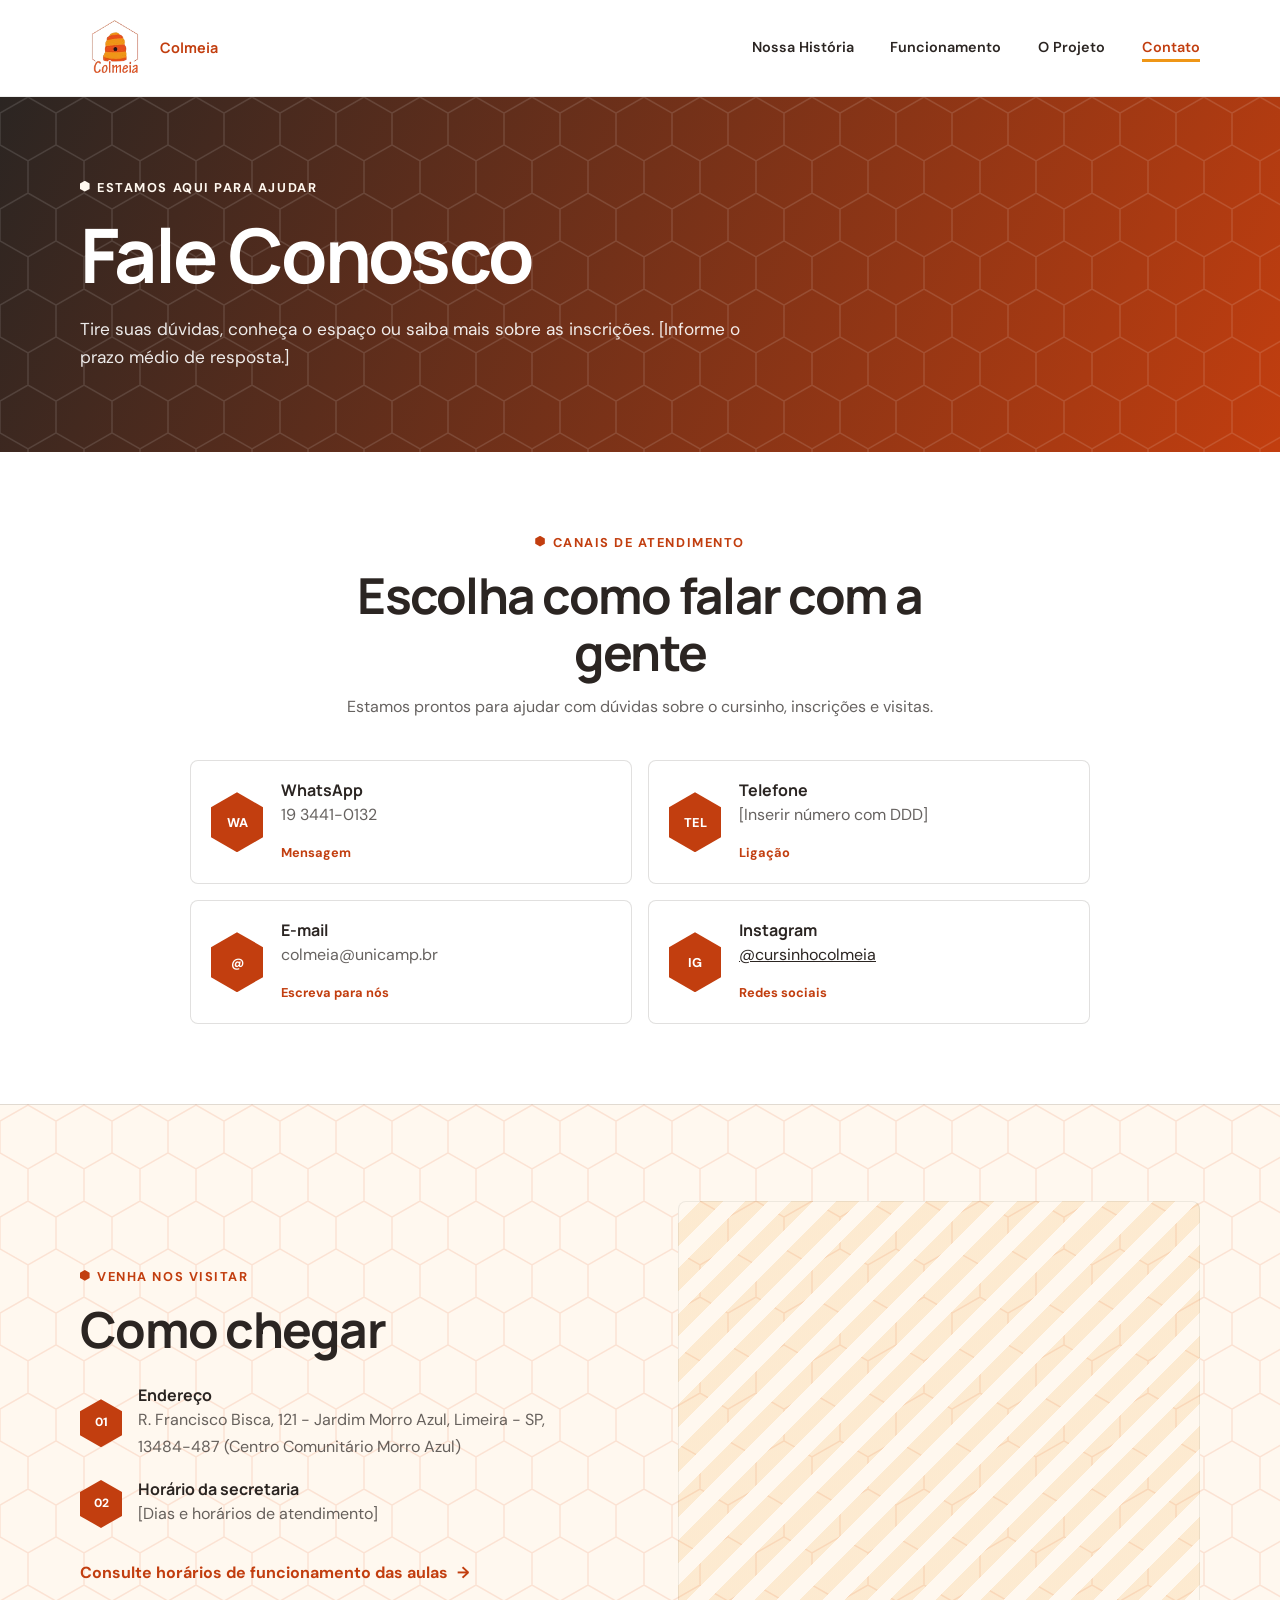
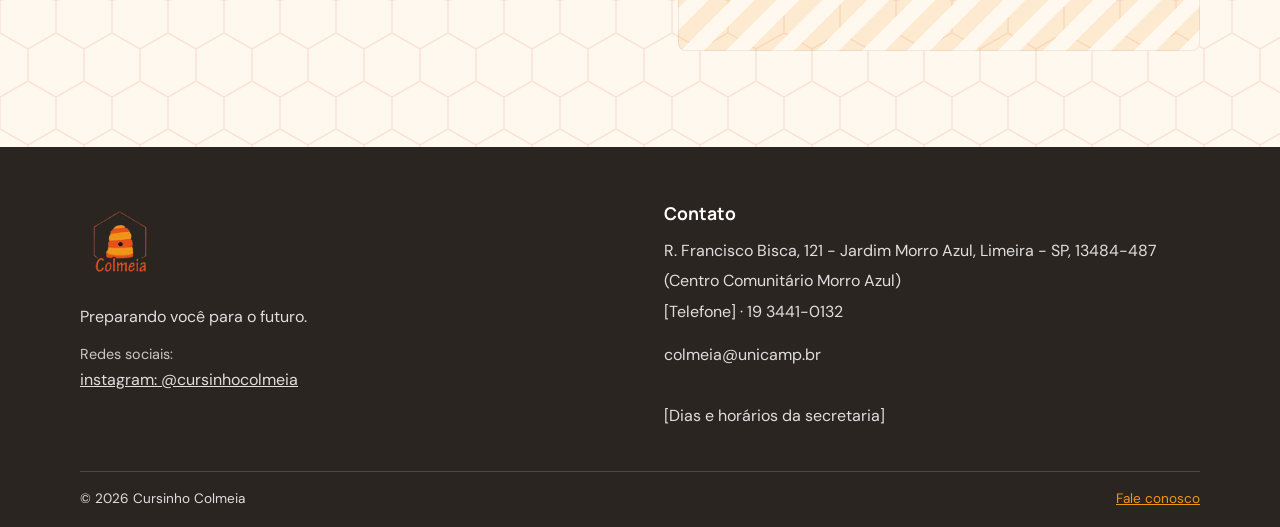
==== contato.html @ 88f8b8c4 "First Commit" ====
<!DOCTYPE html>
<html lang="pt-BR">
<head>
    <meta charset="UTF-8">
    <meta name="viewport" content="width=device-width, initial-scale=1.0">
    <meta name="description" content="Entre em contato com o Cursinho Colmeia para tirar dúvidas, conhecer o espaço ou saber sobre inscrições.">
    <title>Fale Conosco | Cursinho Colmeia</title>
    <link rel="preconnect" href="https://fonts.googleapis.com">
    <link rel="preconnect" href="https://fonts.gstatic.com" crossorigin>
    <link rel="stylesheet" href="https://fonts.googleapis.com/css2?family=DM+Sans:wght@400;600;700&family=Manrope:wght@700;800&display=swap">
    <link rel="stylesheet" href="styles.css">
    <script src="script.js" defer></script>
</head>
<body>
    <a class="skip-link" href="#main">Pular para o conteúdo</a>
    <header class="site-header">
        <a class="brand" href="index.html" aria-label="Cursinho Colmeia — página inicial">
            <img class="brand-logo" src="assets/logo-colmeia.png" alt="logo colmeia" width="52" height="52">
            <span class="brand-name">Colmeia</span>
        </a>
        <button class="menu-toggle" type="button" aria-expanded="false" aria-controls="site-nav" aria-label="Abrir menu">
        </button>
        <nav class="site-nav" id="site-nav" aria-label="Navegação principal">
            <a href="historia.html">Nossa História</a>
            <a href="funcionamento.html">Funcionamento</a>
            <a href="projeto.html">O Projeto</a>
            <a href="contato.html" aria-current="page">Contato</a>
        </nav>
    </header>
    <main id="main">
        <section class="page-hero">
            <div class="container">
                <p class="eyebrow">Estamos aqui para ajudar</p>
                <h1>Fale Conosco</h1>
                <p>Tire suas dúvidas, conheça o espaço ou saiba mais sobre as inscrições. [Informe o prazo médio de resposta.]</p>
            </div>
        </section>

        <section class="section container contact-section">
            <div class="contact-heading">
                <p class="eyebrow">Canais de atendimento</p>
                <h2>Escolha como falar com a gente</h2>
                <p>Estamos prontos para ajudar com dúvidas sobre o cursinho, inscrições e visitas.</p>
            </div>
            <ul class="contact-list" aria-label="Canais de atendimento">
                <li class="contact-card">
                    <span class="icon-badge" aria-hidden="true">WA</span>
                    <div>
                        <h3>WhatsApp</h3>
                        <p>19 3441-0132</p>
                    </div>
                    <span class="contact-card-label">Mensagem</span>
                </li>
                <li class="contact-card">
                    <span class="icon-badge" aria-hidden="true">TEL</span>
                    <div>
                        <h3>Telefone</h3>
                        <p>[Inserir número com DDD]</p>
                    </div>
                    <span class="contact-card-label">Ligação</span>
                </li>
                <li class="contact-card">
                    <span class="icon-badge" aria-hidden="true">@</span>
                    <div>
                        <h3>E-mail</h3>
                        <p>colmeia@unicamp.br</p>
                    </div>
                    <span class="contact-card-label">Escreva para nós</span>
                </li>
                <li class="contact-card">
                    <span class="icon-badge" aria-hidden="true">IG</span>
                    <div>
                        <h3>Instagram</h3>
                        <a href="https://www.instagram.com/cursinhocolmeia/?hl=pt">@cursinhocolmeia</a>
                    </div>
                    <span class="contact-card-label">Redes sociais</span>
                </li>
            </ul>
        </section>

        <section class="section section-soft contact-location">
            <div class="container address-grid">
                <div class="contact-address">
                    <p class="eyebrow">Venha nos visitar</p>
                    <h2>Como chegar</h2>
                    <div class="address-detail">
                        <span class="icon-badge" aria-hidden="true">01</span>
                        <div>
                            <h3>Endereço</h3>
                            <p>R. Francisco Bisca, 121 - Jardim Morro Azul, Limeira - SP, 13484-487 (Centro Comunitário Morro Azul)</p>
                        </div>
                    </div>
                    <div class="address-detail">
                        <span class="icon-badge" aria-hidden="true">02</span>
                        <div>
                            <h3>Horário da secretaria</h3>
                            <p>[Dias e horários de atendimento]</p>
                        </div>
                    </div>
                    <a class="text-link" href="funcionamento.html">Consulte horários de funcionamento das aulas <span aria-hidden="true">→</span></a>
                </div>
                <div class="map-placeholder map-placeholder--tall" role="img" aria-label="Espaço reservado para o mapa do cursinho">
                    <iframe src="https://maps.google.com/maps?q=-22.5592087,-47.4290889&t=&z=17&ie=UTF8&iwloc=&output=embed" width="100%" height="450" style="border:0;" allowfullscreen="" loading="lazy" referrerpolicy="no-referrer-when-downgrade"></iframe>
                </div>
            </div>
        </section>
    </main>

    <footer class="site-footer">
        <div class="container footer-grid">
            <div>
                <a class="brand brand-footer" href="index.html" aria-label="Cursinho Colmeia — página inicial">
                    <img class="brand-logo" src="assets/logo-colmeia.png" alt="Cursinho Colmeia">
                </a>
                <p>Preparando você para o futuro.</p>
                <p class="social-placeholder">Redes sociais:</p>
                <a href="https://www.instagram.com/cursinhocolmeia/?hl=pt">instagram: @cursinhocolmeia</a>
            </div>
            <div>
                <h2>Contato</h2>
                <address>
                    R. Francisco Bisca, 121 - Jardim Morro Azul, Limeira - SP, 13484-487 (Centro Comunitário Morro Azul)<br>
                    [Telefone] · 19 3441-0132<br>
                    <p>colmeia@unicamp.br</p><br>
                    [Dias e horários da secretaria]
                </address>
            </div>
        </div>
        <div class="container footer-bottom">
            <span>© <span data-year>2026</span> Cursinho Colmeia</span>
            <a href="contato.html">Fale conosco</a>
        </div>
    </footer>
</body>
</html>
---- styles.css ----
/* ==========================================================================
   Cursinho Colmeia — estilos globais
   As fontes são carregadas via <link> no <head> de cada página (não via @import).
   ========================================================================== */

/* ---------- Tokens ---------- */
:root {
    --ink: #2B2522;
    --muted: rgba(43, 37, 34, .72);
    --primary: #DC4C1A;          /* laranja do texto do logo */
    --orange: #E7842B;           /* laranja médio das listras do logo */
    --primary-strong: #C23E0F;   /* texto sobre branco/creme e fundo com texto branco (contraste AA) */
    --accent: #EF9616;
    --cream: #FFF8EF;
    --white: #FFFFFF;
    --line: rgba(43, 37, 34, .14);
    --content: 1120px;

    /* Colmeia: hexágono (topo pontiagudo, como no logo) e padrão de favo */
    --hex: polygon(50% 0, 100% 25%, 100% 75%, 50% 100%, 0 75%, 0 25%);
    --honeycomb: url("data:image/svg+xml,%3Csvg xmlns='http://www.w3.org/2000/svg' width='56' height='96' viewBox='0 0 56 96'%3E%3Cpath d='M28 0L56 16V48L28 64L0 48V16ZM28 64V96' fill='none' stroke='%23DC4C1A' stroke-opacity='.13' stroke-width='1.5'/%3E%3C/svg%3E");
    --honeycomb-light: url("data:image/svg+xml,%3Csvg xmlns='http://www.w3.org/2000/svg' width='56' height='96' viewBox='0 0 56 96'%3E%3Cpath d='M28 0L56 16V48L28 64L0 48V16ZM28 64V96' fill='none' stroke='white' stroke-opacity='.12' stroke-width='1.5'/%3E%3C/svg%3E");
}

/* ---------- Base ---------- */
* {
    box-sizing: border-box;
}
html {
    scroll-behavior: smooth;
}
body {
    margin: 0;
    color: var(--ink);
    background: var(--white);
    font-family: "DM Sans", Arial, sans-serif;
    line-height: 1.65;
}
img {
    display: block;
    max-width: 100%;
}
a {
    color: inherit;
}
h1, h2, h3 {
    margin: 0 0 1rem;
    font-family: Manrope, "DM Sans", sans-serif;
    line-height: 1.15;
    letter-spacing: -.035em;
}
h1 {
    max-width: 800px;
    font-size: clamp(2.7rem, 7vw, 5.5rem);
}
h2 {
    font-size: clamp(2rem, 4vw, 3.1rem);
}
h3 {
    font-size: 1.25rem;
}
p {
    margin: 0 0 1rem;
}

:focus-visible {
    outline: 3px solid var(--primary-strong);
    outline-offset: 3px;
}
.hero :focus-visible, .section-dark :focus-visible, .site-footer :focus-visible {
    outline-color: var(--accent);
}

.visually-hidden {
    position: absolute;
    width: 1px;
    height: 1px;
    margin: -1px;
    padding: 0;
    overflow: hidden;
    clip: rect(0 0 0 0);
    white-space: nowrap;
    border: 0;
}
.skip-link {
    position: absolute;
    z-index: 20;
    top: -4rem;
    left: 1rem;
    padding: .6rem 1rem;
    color: var(--white);
    background: var(--ink);
}
.skip-link:focus {
    top: 1rem;
}

/* ---------- Layout e utilitários ---------- */
.container {
    width: min(var(--content), calc(100% - 3rem));
    margin-inline: auto;
}
.section {
    padding-block: 6rem;
}
.section-soft {
    background-color: var(--cream);
    background-image: var(--honeycomb);
    background-size: 56px 96px;
}
.section-dark {
    color: var(--white);
    background: var(--ink);
}
.eyebrow {
    margin-bottom: .9rem;
    color: var(--primary-strong);
    font-size: .8rem;
    font-weight: 700;
    letter-spacing: .12em;
    text-transform: uppercase;
}
.eyebrow::before {
    content: "";
    display: inline-block;
    width: .75em;
    height: .85em;
    margin-right: .6em;
    background: currentColor;
    clip-path: var(--hex);
}
.section-dark .eyebrow, .hero .eyebrow {
    color: var(--accent);
}
.page-hero .eyebrow {
    color: var(--cream);
}
.text-link {
    display: inline-flex;
    gap: .55rem;
    align-items: center;
    color: var(--primary-strong);
    font-weight: 700;
    text-decoration: none;
}
.text-link:hover {
    text-decoration: underline;
    text-underline-offset: .25em;
}
.icon-badge {
    display: grid;
    width: 52px;
    height: 60px;
    place-items: center;
    clip-path: var(--hex);
    color: var(--white);
    background: var(--primary-strong);
    font-size: .8rem;
    font-weight: 800;
}

/* ---------- Botões ---------- */
.button-row {
    display: flex;
    flex-wrap: wrap;
    gap: .8rem;
}
.button {
    display: inline-flex;
    min-height: 48px;
    align-items: center;
    justify-content: center;
    padding: .7rem 1.3rem;
    border: 1px solid transparent;
    border-radius: 5px;
    font: inherit;
    font-weight: 700;
    text-decoration: none;
    cursor: pointer;
}
.button-primary {
    color: var(--ink);
    background: var(--accent);
}
.button-primary:hover {
    background: var(--primary-strong);
    color: var(--white);
}
.button-light {
    color: var(--ink);
    background: var(--white);
}
.button-light:hover {
    background: var(--accent);
}

/* ---------- Cabeçalho e navegação ---------- */
.site-header {
    position: sticky;
    z-index: 10;
    top: 0;
    display: flex;
    min-height: 76px;
    align-items: center;
    justify-content: space-between;
    padding: .8rem max(1.5rem, calc((100% - var(--content)) / 2));
    border-bottom: 1px solid rgba(43, 37, 34, .08);
    background: rgba(255, 255, 255, .96);
    backdrop-filter: blur(12px);
}
.brand {
    display: inline-flex;
    align-items: center;
    gap: .65rem;
    color: var(--ink);
    font-family: Manrope, sans-serif;
    font-size: .96rem;
    text-decoration: none;
    white-space: nowrap;
}
.brand-logo {
    width: 70px;
    height: 70px;
    object-fit: contain;
}
.brand-name {
    color: var(--primary-strong);
    font-size: .9rem;
    font-weight: 700;
}
.brand-footer {
    color: var(--white);
}
.brand-footer .brand-logo {
    width: 80px;
    height: 80px;
}
.site-nav {
    display: flex;
    align-items: center;
    gap: clamp(1rem, 3vw, 2.3rem);
}
.site-nav a {
    color: var(--ink);
    font-size: .9rem;
    font-weight: 600;
    text-decoration: none;
}
.site-nav a:hover, .site-nav a[aria-current="page"] {
    color: var(--primary-strong);
}
.site-nav a[aria-current="page"] {
    text-decoration: underline;
    text-decoration-color: var(--accent);
    text-decoration-thickness: 3px;
    text-underline-offset: 7px;
}
.menu-toggle {
    display: none;
}

/* ---------- Hero (home) ---------- */
.hero {
    position: relative;
    display: flex;
    min-height: min(690px, calc(100vh - 76px));
    align-items: center;
    overflow: hidden;
    color: var(--white);
    background: var(--ink);
}
.hero-image, .hero-shade {
    position: absolute;
    inset: 0;
    width: 100%;
    height: 100%;
}
.hero-image {
    object-fit: cover;
    object-position: center 45%;
}
.hero-shade {
    background: linear-gradient(90deg, rgba(43, 37, 34, .9) 0%, rgba(43, 37, 34, .72) 48%, rgba(43, 37, 34, .12) 100%);
}
.hero-content {
    position: relative;
    padding-block: 6rem;
}
.hero h1 {
    max-width: 720px;
}
.hero-content > p:not(.eyebrow) {
    max-width: 625px;
    margin-bottom: 2rem;
    color: rgba(255,255,255,.9);
    font-size: 1.1rem;
}

/* ---------- Seções da home ---------- */
.intro-grid, .address-grid {
    display: grid;
    grid-template-columns: 1fr 1fr;
    gap: clamp(2rem, 6vw, 6rem);
    align-items: center;
}
.intro-grid > div:last-child {
    max-width: 570px;
    color: var(--muted);
    font-size: 1.08rem;
}
.intro-grid .text-link {
    margin-top: .5rem;
}
.section-heading {
    display: flex;
    align-items: end;
    justify-content: space-between;
    gap: 2rem;
    margin-bottom: 2rem;
}
.section-heading h2 {
    margin-bottom: 0;
}

/* Cards */
.card-grid {
    display: grid;
    grid-template-columns: repeat(3, 1fr);
    gap: 1.25rem;
    margin-top: 2rem;
}
.content-card {
    display: flex;
    flex-direction: column;
    overflow: hidden;
    border: 1px solid var(--line);
    border-radius: 8px;
    background: var(--white);
}
.content-card > img {
    width: 100%;
    height: 220px;
    object-fit: cover;
}
.card-body {
    display: flex;
    flex: 1;
    flex-direction: column;
    padding: 1.4rem;
}
.card-body p {
    color: var(--muted);
}
.card-body .text-link {
    margin-top: auto;
    align-self: flex-start;
    font-size: .92rem;
}

/* FAQ */
.faq-list {
    max-width: 850px;
    margin-top: 2rem;
    border-top: 1px solid var(--line);
}
.faq-list details {
    border-bottom: 1px solid var(--line);
}
.faq-list summary {
    position: relative;
    padding: 1.15rem 2.5rem 1.15rem 0;
    font-weight: 700;
    cursor: pointer;
    list-style: none;
}
.faq-list summary::-webkit-details-marker {
    display: none;
}
.faq-list summary::after {
    position: absolute;
    right: .4rem;
    content: "+";
    color: var(--primary-strong);
    font-size: 1.35rem;
}
.faq-list details[open] summary::after {
    content: "−";
}
.faq-list details p {
    max-width: 750px;
    padding: 0 2rem 1rem 0;
    color: var(--muted);
}
.faq-list details a {
    color: var(--primary-strong);
}

/* Depoimentos */
.quote-grid {
    display: grid;
    grid-template-columns: repeat(3, 1fr);
    gap: 1.2rem;
    margin-top: 2rem;
}
.quote {
    display: flex;
    flex-direction: column;
    margin: 0;
    padding: 1.5rem;
    border: 1px solid rgba(255,255,255,.2);
    border-radius: 8px;
    background: rgba(255,255,255,.05);
}
.quote blockquote {
    flex: 1;
    margin: 0;
}
.quote blockquote p {
    font-family: Manrope, sans-serif;
    font-size: 1.05rem;
}
.quote figcaption {
    color: var(--accent);
    font-size: .88rem;
}
.quote-grid-light {
    grid-template-columns: repeat(2, 1fr);
}
.quote-grid-light .quote {
    color: var(--ink);
    border-color: var(--line);
    background: var(--cream);
}
.quote-grid-light .quote figcaption {
    color: var(--primary-strong);
}

/* Endereço e mapa */
.address-grid > div:first-child p:not(.eyebrow) {
    color: var(--muted);
}
.address-grid .button {
    margin-top: .5rem;
}
.map-placeholder {
    display: flex;
    min-height: 310px;
    flex-direction: column;
    align-items: center;
    justify-content: center;
    border: 1px dashed rgba(43, 37, 34, .28);
    border-radius: 8px;
    color: var(--ink);
    background: repeating-linear-gradient(135deg, var(--cream), var(--cream) 12px, rgba(239, 150, 22, .12) 12px, rgba(239, 150, 22, .12) 24px);
    text-align: center;
}
.map-placeholder--tall {
    min-height: 360px;
    border: 0;
    background: repeating-linear-gradient(135deg, var(--cream), var(--cream) 16px, rgba(239, 150, 22, .14) 16px, rgba(239, 150, 22, .14) 32px);
    box-shadow: inset 0 0 0 1px rgba(43, 37, 34, .08);
}
.map-pin {
    color: var(--primary-strong);
    font-size: 2.8rem;
    line-height: 1;
}
.map-placeholder p {
    margin: .5rem 0 0;
    font-weight: 700;
}
.map-placeholder small {
    color: var(--muted);
}

/* ---------- Responsáveis (home) ---------- */
.section-intro {
    max-width: 640px;
    margin: 0 auto 3.5rem;
    text-align: center;
}
.section-intro p:last-child {
    margin-bottom: 0;
    color: var(--muted);
}
.people-grid {
    display: grid;
    grid-template-columns: repeat(3, 1fr);
    gap: 2rem;
}
/* o card do meio desce um pouco, como numa colmeia */
.people-grid .person:nth-child(2) {
    margin-top: 2.5rem;
}
.person {
    text-align: center;
}
.hex-frame {
    width: 184px;
    height: 212px;
    margin: 0 auto 1.4rem;
    padding: 5px;
    clip-path: var(--hex);
    background: linear-gradient(160deg, var(--primary), var(--accent));
}
.hex-frame img {
    width: 100%;
    height: 100%;
    clip-path: var(--hex);
    object-fit: cover;
    background: var(--cream);
}
.person h3 {
    margin-bottom: .2rem;
}
.person p {
    max-width: 300px;
    margin-inline: auto;
    color: var(--muted);
}
.person .person-role {
    margin-bottom: .6rem;
    color: var(--primary-strong);
    font-size: .9rem;
    font-weight: 700;
}

/* ---------- Páginas internas ---------- */
.page-hero {
    padding-block: 5rem;
    color: var(--white);
    background-color: var(--ink);
    background-image: var(--honeycomb-light), linear-gradient(115deg, var(--ink), var(--primary-strong));
    background-size: 56px 96px, auto;
}
.page-hero h1 {
    font-size: clamp(2.8rem, 7vw, 4.7rem);
}
.page-hero p:last-child {
    max-width: 660px;
    margin-bottom: 0;
    color: rgba(255,255,255,.9);
    font-size: 1.08rem;
}
.prose {
    max-width: 850px;
}
.prose > h2 {
    margin-top: 2.5rem;
    font-size: clamp(1.7rem, 3vw, 2.25rem);
}
.prose > p:not(.eyebrow) {
    color: var(--muted);
}

.table-wrap {
    overflow-x: auto;
    margin: 1.5rem 0 2rem;
    border: 1px solid var(--line);
    border-radius: 7px;
}
table {
    width: 100%;
    border-collapse: collapse;
    text-align: left;
}
th, td {
    min-width: 130px;
    padding: .9rem 1rem;
    border-bottom: 1px solid var(--line);
}
thead th {
    color: var(--ink);
    background: var(--cream);
    font-size: .9rem;
}
tbody th {
    font-weight: 600;
}
tbody tr:last-child :is(th, td) {
    border-bottom: 0;
}

.stats-grid {
    display: grid;
    grid-template-columns: repeat(3, 1fr);
    gap: 1rem;
    margin: 2rem 0 3rem;
    padding: 0;
    list-style: none;
}
.stat {
    padding: 1.4rem;
    border-radius: 7px;
    background: var(--cream);
}
.stat-value, .stat-label {
    display: block;
}
.stat-value {
    color: var(--primary-strong);
    font-family: Manrope, sans-serif;
    font-size: 2rem;
    font-weight: 700;
}
.stat-label {
    color: var(--muted);
}


.benefit-list {
    margin-top: 1.5rem;
    padding: 0;
    list-style: none;
}
.benefit {
    display: grid;
    grid-template-columns: 3rem 1fr;
    gap: 1rem;
    padding: 1.25rem 0;
    border-bottom: 1px solid var(--line);
}
.benefit-number {
    display: grid;
    width: 2.6rem;
    height: 3rem;
    place-items: center;
    clip-path: var(--hex);
    color: var(--white);
    background: var(--primary-strong);
    font-family: Manrope, sans-serif;
    font-size: .9rem;
    font-weight: 800;
}
.benefit h3 {
    margin-bottom: .35rem;
}
.benefit p {
    margin: 0;
    color: var(--muted);
}

/* ---------- Contato ---------- */
.contact-section {
    padding-block: 5rem;
}
.contact-heading {
    max-width: 680px;
    margin: 0 auto 2.5rem;
    text-align: center;
}
.contact-heading h2 {
    margin-bottom: .8rem;
}
.contact-heading > p:last-child {
    color: var(--muted);
}
.contact-list {
    display: grid;
    grid-template-columns: repeat(2, minmax(0, 1fr));
    gap: 1rem;
    max-width: 900px;
    margin: 0 auto;
    padding: 0;
    list-style: none;
}
.contact-card {
    display: grid;
    grid-template-columns: 54px minmax(0, 1fr);
    gap: .85rem 1rem;
    align-items: center;
    padding: 1.25rem;
    border: 1px solid var(--line);
    border-radius: 8px;
    background: var(--white);
}
.contact-card .icon-badge {
    grid-row: span 2;
}
.contact-card h3, .address-detail h3 {
    margin: 0 0 .15rem;
    font-size: 1rem;
    letter-spacing: 0;
}
.contact-card p, .address-detail p {
    overflow-wrap: anywhere;
    margin: 0;
    color: var(--muted);
}
.contact-card-label {
    grid-column: 2;
    color: var(--primary-strong);
    font-size: .8rem;
    font-weight: 700;
}
.contact-location {
    border-top: 1px solid var(--line);
}
.contact-address {
    align-self: center;
}
.contact-address > h2 {
    margin-bottom: 1.75rem;
}
.contact-address > .text-link {
    margin-top: .75rem;
}
.address-detail {
    display: grid;
    grid-template-columns: 44px 1fr;
    gap: .9rem;
    align-items: center;
    margin: 1.25rem 0;
}
.address-detail .icon-badge {
    width: 42px;
    height: 48px;
    font-size: .75rem;
}

/* ---------- Rodapé ---------- */
.site-footer {
    padding-top: 3.5rem;
    color: rgba(255,255,255,.85);
    background: var(--ink);
}
.footer-grid {
    display: grid;
    grid-template-columns: 1fr 1fr;
    gap: 3rem;
    padding-bottom: 2.5rem;
}
.site-footer h2 {
    margin-bottom: .8rem;
    color: var(--white);
    font-size: 1.1rem;
    letter-spacing: 0;
}
.site-footer p {
    margin: .8rem 0 0;
}
.site-footer address {
    font-style: normal;
    line-height: 1.9;
}
.site-footer address a {
    color: var(--accent);
}
.social-placeholder {
    color: rgba(255,255,255,.75);
    font-size: .9rem;
}
.footer-bottom {
    display: flex;
    justify-content: space-between;
    gap: 1rem;
    padding-block: 1rem;
    border-top: 1px solid rgba(255,255,255,.17);
    font-size: .85rem;
}
.footer-bottom a {
    color: var(--accent);
}

/* ---------- Responsivo (760px também está em script.js) ---------- */
@media (max-width: 760px) {
    .container {
        width: min(var(--content), calc(100% - 2rem));
    }
    .site-header {
        min-height: 68px;
        padding-inline: 1rem;
    }
    .menu-toggle {
        display: flex;
        width: 44px;
        height: 44px;
        flex-direction: column;
        align-items: center;
        justify-content: center;
        gap: 5px;
        border: 1px solid var(--line);
        border-radius: 5px;
        background: var(--white);
        cursor: pointer;
    }
    .menu-toggle span {
        width: 19px;
        height: 2px;
        background: var(--ink);
    }
    .site-nav {
        position: absolute;
        top: calc(100% - 1px);
        right: 0;
        left: 0;
        display: none;
        flex-direction: column;
        align-items: stretch;
        gap: 0;
        padding: .5rem 1rem 1rem;
        border-bottom: 1px solid var(--line);
        background: var(--white);
    }
    .site-nav.is-open {
        display: flex;
    }
    .site-nav a {
        padding: .8rem .4rem;
        border-bottom: 1px solid var(--line);
    }
    .site-nav a:last-child {
        border-bottom: 0;
    }
    .hero {
        min-height: 590px;
    }
    .hero-shade {
        background: linear-gradient(90deg, rgba(43,37,34,.87), rgba(43,37,34,.53));
    }
    .hero-content {
        padding-block: 4rem;
    }
    .section {
        padding-block: 4rem;
    }
    .intro-grid, .address-grid, .footer-grid {
        grid-template-columns: 1fr;
        gap: 2rem;
    }
    .contact-list {
        grid-template-columns: 1fr;
    }
    .contact-heading {
        margin-bottom: 2rem;
        text-align: left;
    }
    .contact-card {
        padding: 1rem;
    }
    .map-placeholder--tall {
        min-height: 280px;
    }
    .card-grid, .quote-grid, .quote-grid-light {
        grid-template-columns: 1fr;
    }
    .page-hero {
        padding-block: 3.5rem;
    }
    .stats-grid {
        gap: .6rem;
    }
    .stat {
        padding: 1rem .7rem;
    }
    .stat-value {
        font-size: 1.5rem;
    }
    .stat-label {
        font-size: .85rem;
    }
    .footer-bottom {
        flex-direction: column;
    }
    .people-grid {
        grid-template-columns: 1fr;
        gap: 2.5rem;
    }
    .people-grid .person:nth-child(2) {
        margin-top: 0;
    }
}

@media (prefers-reduced-motion: reduce) {
    html {
        scroll-behavior: auto;
    }
    *, *::before, *::after {
        animation-duration: .01ms !important;
        animation-iteration-count: 1 !important;
        transition-duration: .01ms !important;
    }
}
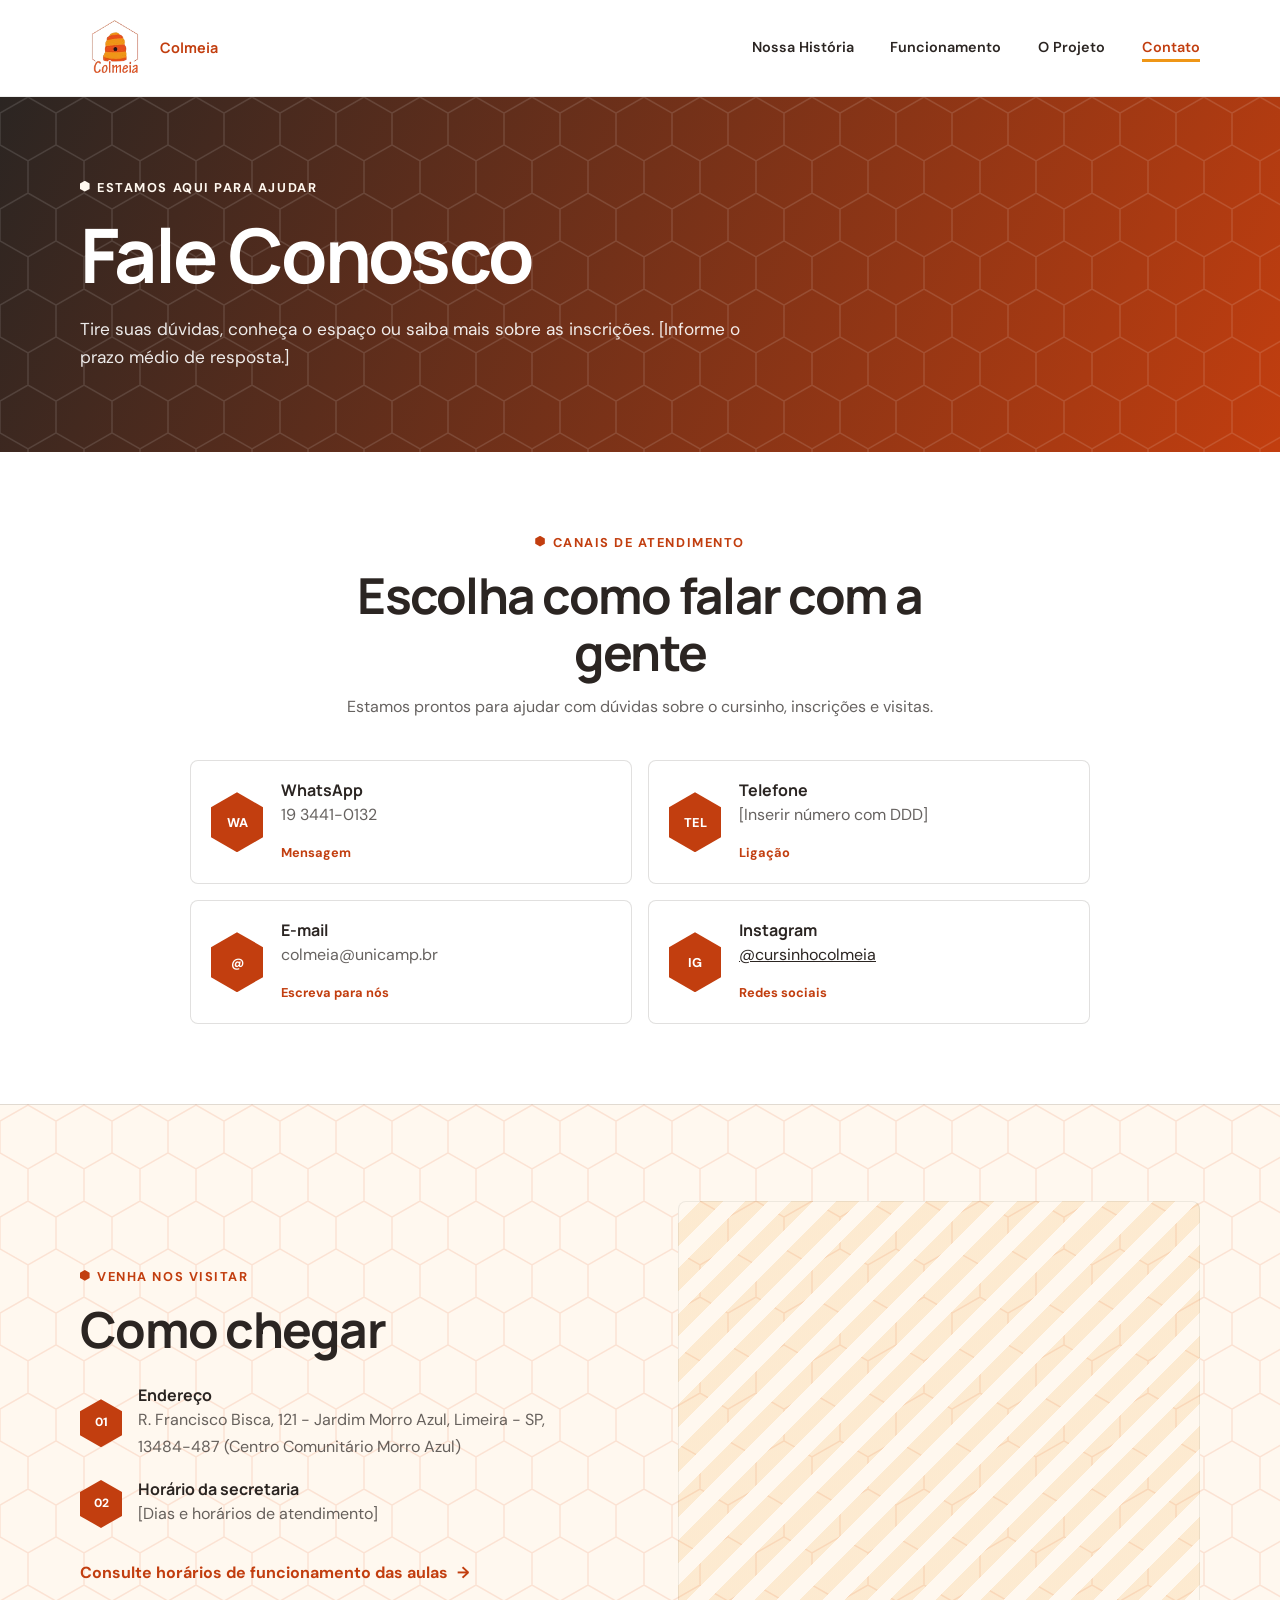
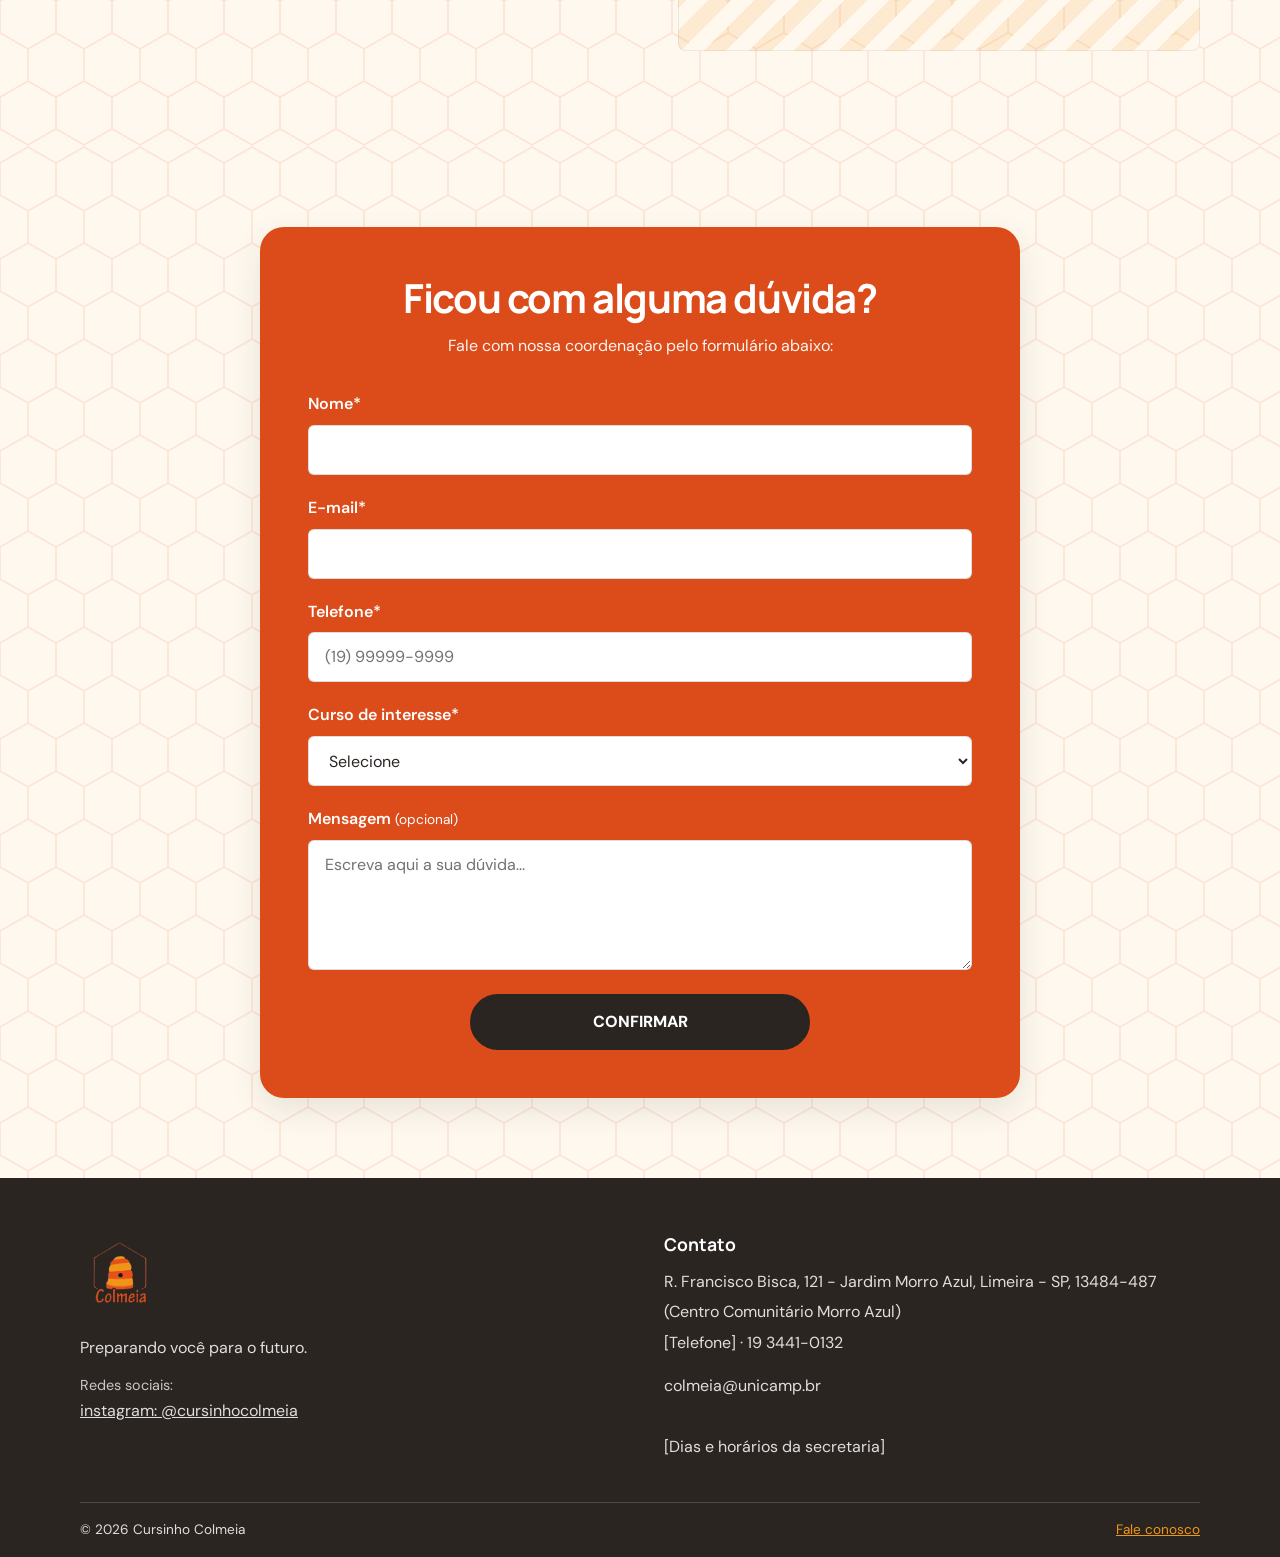
==== commit 88392c17: "Formulario de duvida" ====
--- a/contato.html
+++ b/contato.html
@@ -106,6 +106,108 @@
         </section>
     </main>
 
+    <!--Formulario de duvidas-->
+    <section class="contact-form-section" id="duvidas">
+        <div class="container">
+            <div class="contact-form-card">
+                <h2>Ficou com alguma dúvida?</h2>
+                <p>Fale com nossa coordenação pelo formulário abaixo:</p>
+
+                <form
+                    class="contact-form"
+                    id="duvida-form"
+                    action="https://formsubmit.co/colmeia@unicamp.br"
+                    method="POST"
+                >
+                    <input
+                        type="hidden"
+                        name="_subject"
+                        value="Nova dúvida pelo site do Cursinho Colmeia"
+                    >
+
+                    <input type="hidden" name="_template" value="table">
+
+                    <input
+                        type="hidden"
+                        name="_next"
+                        value="https://SEU-DOMINIO/contato.html?enviado=1"
+                    >
+
+                    <input
+                        class="form-hp"
+                        type="text"
+                        name="_honey"
+                        tabindex="-1"
+                        autocomplete="off"
+                        aria-hidden="true"
+                    >
+
+                    <div class="form-field">
+                        <label for="f-nome">Nome*</label>
+                        <input
+                            type="text"
+                            id="f-nome"
+                            name="nome"
+                            autocomplete="name"
+                            required
+                        >
+                    </div>
+
+                    <div class="form-field">
+                        <label for="f-email">E-mail*</label>
+                        <input
+                            type="email"
+                            id="f-email"
+                            name="email"
+                            autocomplete="email"
+                            required
+                        >
+                    </div>
+
+                    <div class="form-field">
+                        <label for="f-telefone">Telefone*</label>
+                        <input
+                            type="tel"
+                            id="f-telefone"
+                            name="telefone"
+                            autocomplete="tel"
+                            inputmode="tel"
+                            placeholder="(19) 99999-9999"
+                            required
+                        >
+                    </div>
+
+                    <div class="form-field">
+                        <label for="f-turma">Curso de interesse*</label>
+                        <select id="f-turma" name="turma" required>
+                            <option value="" selected disabled>Selecione</option>
+                            <option value="Turma 1">Turma 1</option>
+                            <option value="Turma 2">Turma 2</option>
+                            <option value="Turma 3">Turma 3</option>
+                            <option value="Turma 4">Turma 4</option>
+                        </select>
+                    </div>
+
+                    <div class="form-field">
+                        <label for="f-mensagem">
+                            Mensagem <span class="optional">(opcional)</span>
+                        </label>
+                        <textarea
+                            id="f-mensagem"
+                            name="mensagem"
+                            placeholder="Escreva aqui a sua dúvida..."
+                        ></textarea>
+                    </div>
+
+                    <button class="form-submit" type="submit">
+                        Confirmar
+                    </button>
+                </form>
+            </div>
+        </div>
+    </section>
+
+
     <footer class="site-footer">
         <div class="container footer-grid">
             <div>
--- a/styles.css
+++ b/styles.css
@@ -881,3 +881,163 @@
         transition-duration: .01ms !important;
     }
 }
+
+
+/* ---------- Formulário de dúvidas ---------- */
+.contact-form-section {
+    padding-block: 5rem;
+    background-color: var(--cream);
+    background-image: var(--honeycomb);
+    background-size: 56px 96px;
+}
+
+.contact-form-card {
+    max-width: 760px;
+    margin-inline: auto;
+    padding: clamp(1.5rem, 5vw, 3rem);
+    border-radius: 24px;
+    color: var(--white);
+    background: var(--primary);
+    box-shadow: 0 12px 32px rgba(43, 37, 34, .10);
+}
+
+.contact-form-card h2 {
+    margin-bottom: .75rem;
+    color: var(--white);
+    font-size: clamp(1.8rem, 4vw, 2.5rem);
+    text-align: center;
+    letter-spacing: -.035em;
+}
+
+.contact-form-card > p {
+    margin-bottom: 2rem;
+    color: rgba(255, 255, 255, .94);
+    text-align: center;
+}
+
+.contact-form {
+    display: grid;
+    gap: 1.25rem;
+}
+
+.form-field {
+    display: flex;
+    flex-direction: column;
+    gap: .45rem;
+}
+
+.form-field label {
+    color: var(--white);
+    font-size: 1rem;
+    font-weight: 600;
+}
+
+.form-field input,
+.form-field select,
+.form-field textarea {
+    width: 100%;
+    min-height: 48px;
+    padding: .8rem 1rem;
+    border: 1px solid rgba(43, 37, 34, .15);
+    border-radius: 6px;
+    color: var(--ink);
+    background: var(--white);
+    font: inherit;
+    line-height: 1.4;
+}
+
+.form-field textarea {
+    min-height: 130px;
+    resize: vertical;
+}
+
+.form-field input::placeholder,
+.form-field textarea::placeholder {
+    color: #77716D;
+}
+
+.form-field input:focus-visible,
+.form-field select:focus-visible,
+.form-field textarea:focus-visible {
+    outline: 3px solid var(--ink);
+    outline-offset: 3px;
+}
+
+.form-field select {
+    cursor: pointer;
+}
+
+.optional {
+    font-size: .85rem;
+    font-weight: 400;
+}
+
+.form-submit {
+    width: min(100%, 340px);
+    min-height: 54px;
+    justify-self: center;
+    margin-top: .25rem;
+    padding: .8rem 1.5rem;
+    border: 2px solid var(--ink);
+    border-radius: 999px;
+    color: var(--white);
+    background: var(--ink);
+    font: inherit;
+    font-weight: 800;
+    text-transform: uppercase;
+    cursor: pointer;
+    transition: background-color .2s, color .2s, transform .2s;
+}
+
+.form-submit:hover {
+    color: var(--ink);
+    background: var(--accent);
+}
+
+.form-submit:active {
+    transform: scale(.98);
+}
+
+.form-submit:focus-visible {
+    outline: 3px solid var(--white);
+    outline-offset: 4px;
+}
+
+.form-status {
+    margin: 0;
+    color: var(--white);
+    text-align: center;
+}
+
+.form-hp {
+    position: absolute;
+    left: -10000px;
+    width: 1px;
+    height: 1px;
+    overflow: hidden;
+}
+
+@media (max-width: 760px) {
+    .contact-form-section {
+        padding-block: 3rem;
+    }
+
+    .contact-form-card {
+        padding: 1.5rem 1rem;
+        border-radius: 18px;
+    }
+
+    .contact-form-card > p {
+        margin-bottom: 1.5rem;
+    }
+
+    .contact-form {
+        gap: 1rem;
+    }
+}
+
+@media (prefers-reduced-motion: reduce) {
+    .form-submit {
+        transition: none;
+    }
+}
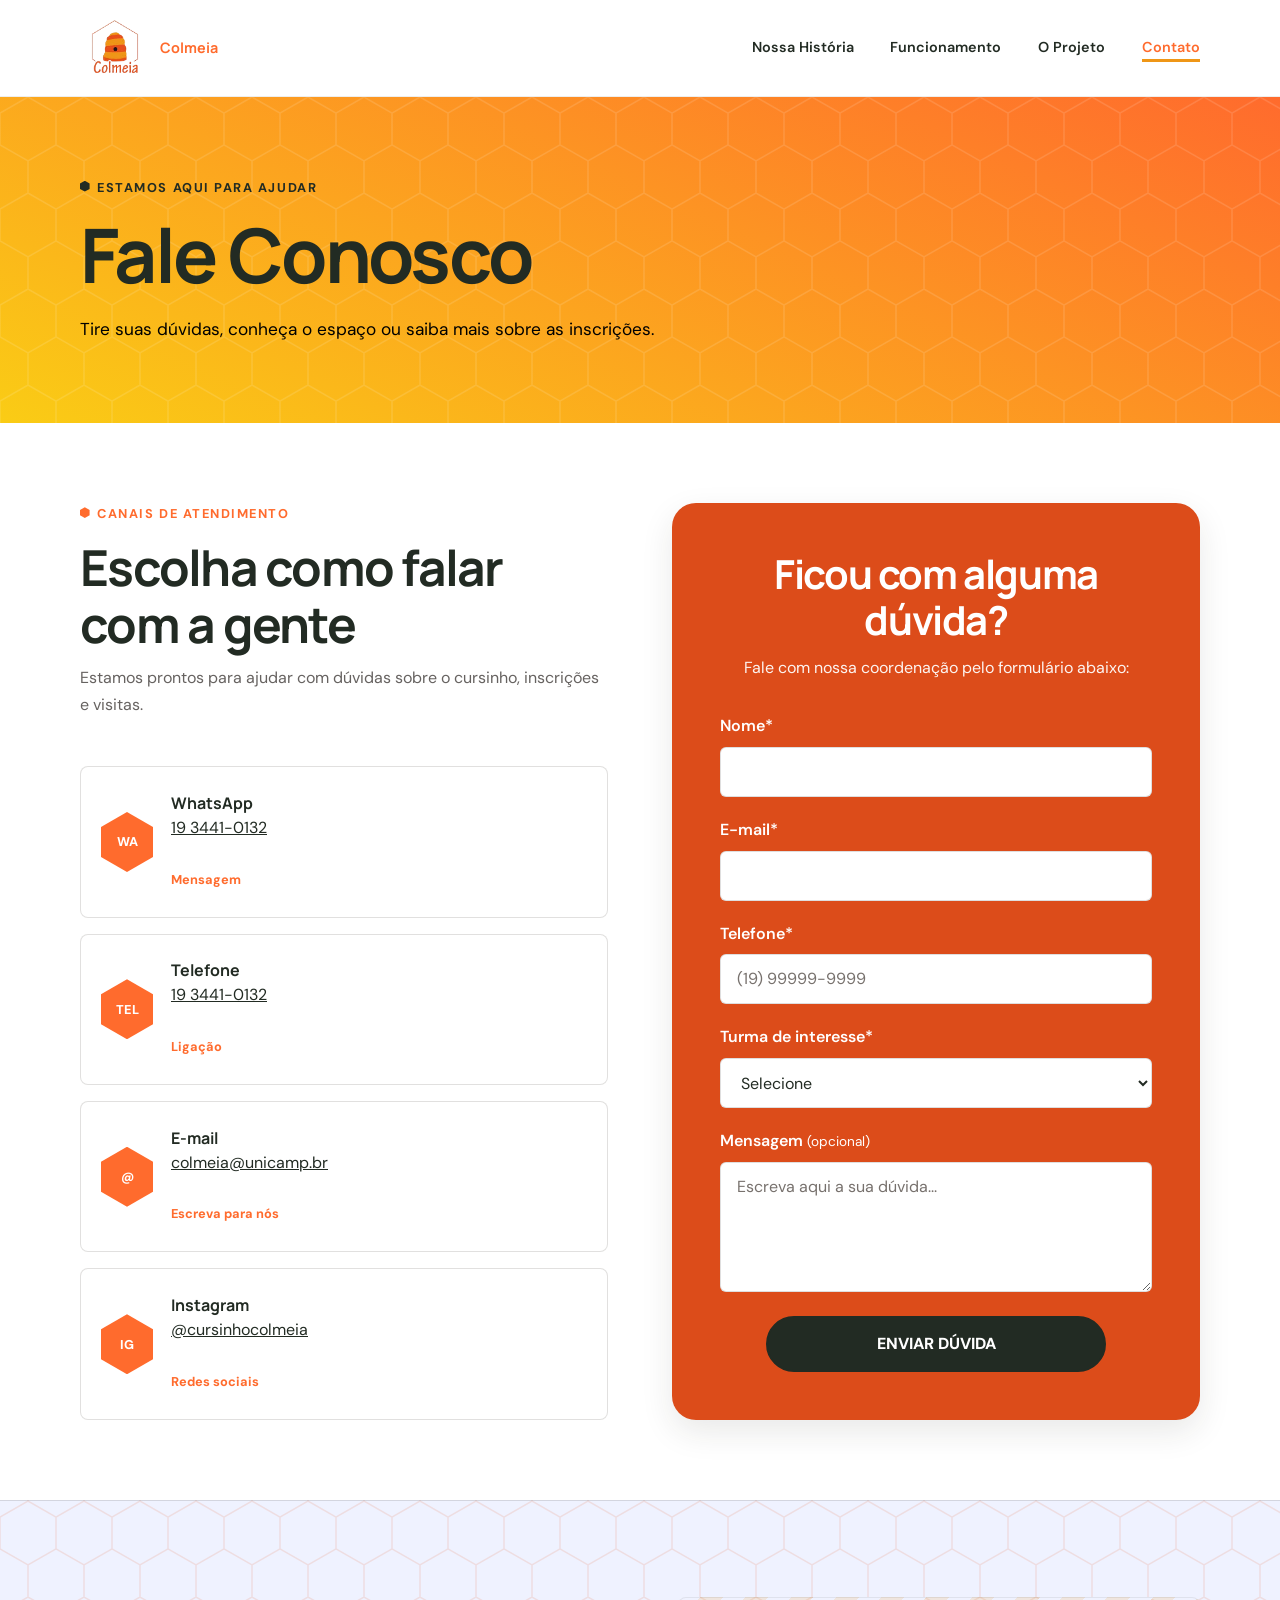
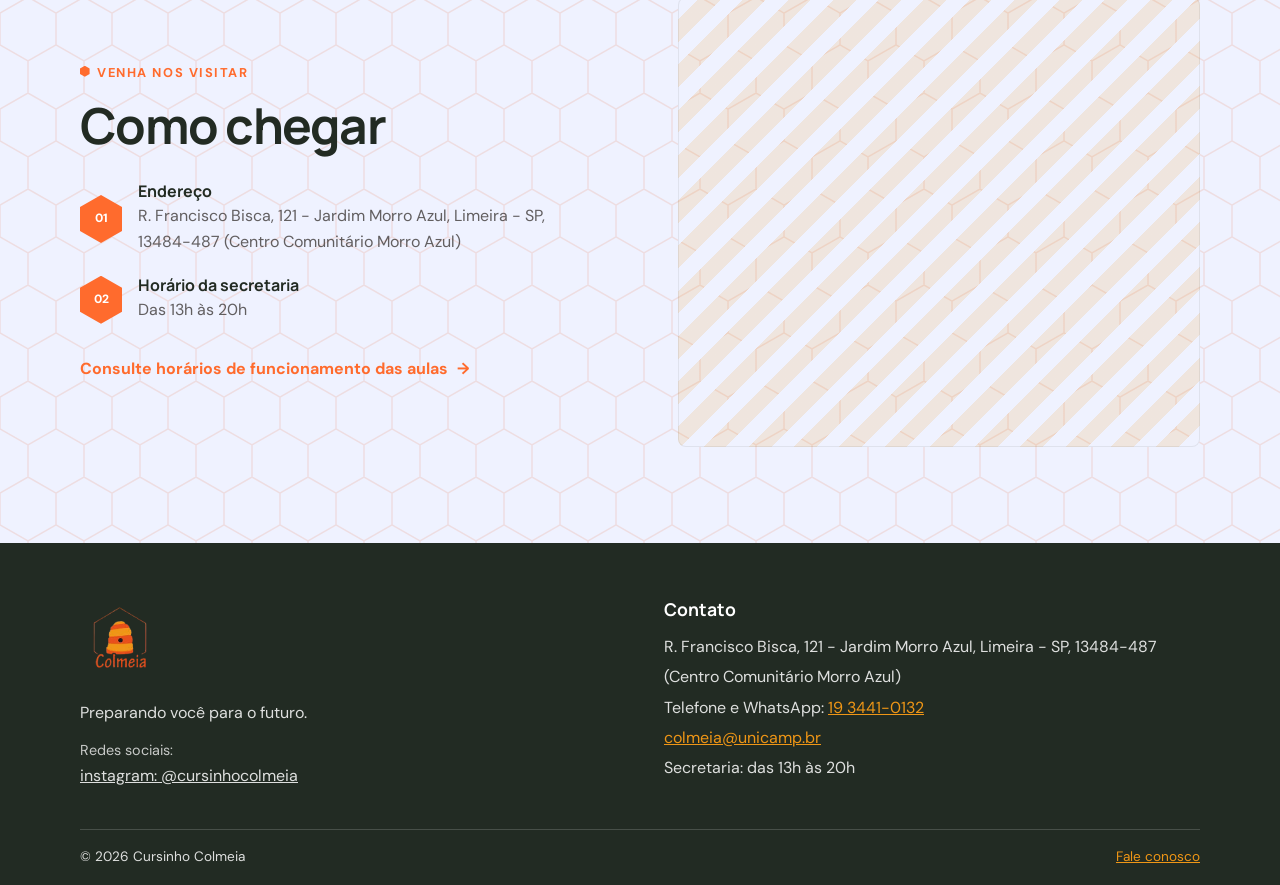
==== commit b2266b36: "heuristicas 3,4,5 arrumadas" ====
--- a/contato.html
+++ b/contato.html
@@ -32,83 +32,57 @@
             <div class="container">
                 <p class="eyebrow">Estamos aqui para ajudar</p>
                 <h1>Fale Conosco</h1>
-                <p>Tire suas dúvidas, conheça o espaço ou saiba mais sobre as inscrições. [Informe o prazo médio de resposta.]</p>
+                <p>Tire suas dúvidas, conheça o espaço ou saiba mais sobre as inscrições.</p>
             </div>
         </section>
 
-        <section class="section container contact-section">
-            <div class="contact-heading">
-                <p class="eyebrow">Canais de atendimento</p>
-                <h2>Escolha como falar com a gente</h2>
-                <p>Estamos prontos para ajudar com dúvidas sobre o cursinho, inscrições e visitas.</p>
-            </div>
-            <ul class="contact-list" aria-label="Canais de atendimento">
-                <li class="contact-card">
-                    <span class="icon-badge" aria-hidden="true">WA</span>
-                    <div>
-                        <h3>WhatsApp</h3>
-                        <p>19 3441-0132</p>
-                    </div>
-                    <span class="contact-card-label">Mensagem</span>
-                </li>
-                <li class="contact-card">
-                    <span class="icon-badge" aria-hidden="true">TEL</span>
-                    <div>
-                        <h3>Telefone</h3>
-                        <p>[Inserir número com DDD]</p>
-                    </div>
-                    <span class="contact-card-label">Ligação</span>
-                </li>
-                <li class="contact-card">
-                    <span class="icon-badge" aria-hidden="true">@</span>
-                    <div>
-                        <h3>E-mail</h3>
-                        <p>colmeia@unicamp.br</p>
-                    </div>
-                    <span class="contact-card-label">Escreva para nós</span>
-                </li>
-                <li class="contact-card">
-                    <span class="icon-badge" aria-hidden="true">IG</span>
-                    <div>
-                        <h3>Instagram</h3>
-                        <a href="https://www.instagram.com/cursinhocolmeia/?hl=pt">@cursinhocolmeia</a>
-                    </div>
-                    <span class="contact-card-label">Redes sociais</span>
-                </li>
-            </ul>
-        </section>
-
-        <section class="section section-soft contact-location">
-            <div class="container address-grid">
-                <div class="contact-address">
-                    <p class="eyebrow">Venha nos visitar</p>
-                    <h2>Como chegar</h2>
-                    <div class="address-detail">
-                        <span class="icon-badge" aria-hidden="true">01</span>
-                        <div>
-                            <h3>Endereço</h3>
-                            <p>R. Francisco Bisca, 121 - Jardim Morro Azul, Limeira - SP, 13484-487 (Centro Comunitário Morro Azul)</p>
-                        </div>
-                    </div>
-                    <div class="address-detail">
-                        <span class="icon-badge" aria-hidden="true">02</span>
-                        <div>
-                            <h3>Horário da secretaria</h3>
-                            <p>[Dias e horários de atendimento]</p>
-                        </div>
-                    </div>
-                    <a class="text-link" href="funcionamento.html">Consulte horários de funcionamento das aulas <span aria-hidden="true">→</span></a>
+        <!-- Contatos (esquerda) + Formulário (direita) -->
+        <section class="section container contact-layout" id="duvidas">
+
+            <!-- Coluna esquerda: canais de contato -->
+            <div class="contact-info">
+                <div class="contact-heading">
+                    <p class="eyebrow">Canais de atendimento</p>
+                    <h2>Escolha como falar com a gente</h2>
+                    <p>Estamos prontos para ajudar com dúvidas sobre o cursinho, inscrições e visitas.</p>
                 </div>
-                <div class="map-placeholder map-placeholder--tall" role="img" aria-label="Espaço reservado para o mapa do cursinho">
-                    <iframe src="https://maps.google.com/maps?q=-22.5592087,-47.4290889&t=&z=17&ie=UTF8&iwloc=&output=embed" width="100%" height="450" style="border:0;" allowfullscreen="" loading="lazy" referrerpolicy="no-referrer-when-downgrade"></iframe>
-                </div>
-            </div>
-        </section>
-    </main>
-
-    <!--Formulario de duvidas-->
-    <section class="contact-form-section" id="duvidas">
-        <div class="container">
+                <ul class="contact-list" aria-label="Canais de atendimento">
+                    <li class="contact-card">
+                        <span class="icon-badge" aria-hidden="true">WA</span>
+                        <div>
+                            <h3>WhatsApp</h3>
+                            <a href="https://wa.me/551934410132">19 3441-0132</a>
+                        </div>
+                        <span class="contact-card-label">Mensagem</span>
+                    </li>
+                    <li class="contact-card">
+                        <span class="icon-badge" aria-hidden="true">TEL</span>
+                        <div>
+                            <h3>Telefone</h3>
+                            <a href="tel:+551934410132">19 3441-0132</a>
+                        </div>
+                        <span class="contact-card-label">Ligação</span>
+                    </li>
+                    <li class="contact-card">
+                        <span class="icon-badge" aria-hidden="true">@</span>
+                        <div>
+                            <h3>E-mail</h3>
+                            <a href="mailto:colmeia@unicamp.br">colmeia@unicamp.br</a>
+                        </div>
+                        <span class="contact-card-label">Escreva para nós</span>
+                    </li>
+                    <li class="contact-card">
+                        <span class="icon-badge" aria-hidden="true">IG</span>
+                        <div>
+                            <h3>Instagram</h3>
+                            <a href="https://www.instagram.com/cursinhocolmeia/?hl=pt">@cursinhocolmeia</a>
+                        </div>
+                        <span class="contact-card-label">Redes sociais</span>
+                    </li>
+                </ul>
+            </div>
+
+            <!-- Coluna direita: formulário de dúvidas -->
             <div class="contact-form-card">
                 <h2>Ficou com alguma dúvida?</h2>
                 <p>Fale com nossa coordenação pelo formulário abaixo:</p>
@@ -178,13 +152,16 @@
                     </div>
 
                     <div class="form-field">
-                        <label for="f-turma">Curso de interesse*</label>
+                        <label for="f-turma">Turma de interesse*</label>
                         <select id="f-turma" name="turma" required>
                             <option value="" selected disabled>Selecione</option>
-                            <option value="Turma 1">Turma 1</option>
-                            <option value="Turma 2">Turma 2</option>
-                            <option value="Turma 3">Turma 3</option>
-                            <option value="Turma 4">Turma 4</option>
+                            <option value="Tarde - Extensivo">Tarde — Extensivo</option>
+                            <option value="Tarde - Semi-extensivo">Tarde — Semi-extensivo</option>
+                            <option value="Tarde - Intensivo">Tarde — Intensivo</option>
+                            <option value="Noite - Extensivo">Noite — Extensivo</option>
+                            <option value="Noite - Semi-extensivo">Noite — Semi-extensivo</option>
+                            <option value="Noite - Intensivo">Noite — Intensivo</option>
+                            <option value="Ainda não sei">Ainda não sei</option>
                         </select>
                     </div>
 
@@ -200,13 +177,39 @@
                     </div>
 
                     <button class="form-submit" type="submit">
-                        Confirmar
+                        Enviar dúvida
                     </button>
                 </form>
             </div>
-        </div>
-    </section>
-
+        </section>
+
+        <section class="section section-soft contact-location">
+            <div class="container address-grid">
+                <div class="contact-address">
+                    <p class="eyebrow">Venha nos visitar</p>
+                    <h2>Como chegar</h2>
+                    <div class="address-detail">
+                        <span class="icon-badge" aria-hidden="true">01</span>
+                        <div>
+                            <h3>Endereço</h3>
+                            <p>R. Francisco Bisca, 121 - Jardim Morro Azul, Limeira - SP, 13484-487 (Centro Comunitário Morro Azul)</p>
+                        </div>
+                    </div>
+                    <div class="address-detail">
+                        <span class="icon-badge" aria-hidden="true">02</span>
+                        <div>
+                            <h3>Horário da secretaria</h3>
+                            <p>Das 13h às 20h</p>
+                        </div>
+                    </div>
+                    <a class="text-link" href="funcionamento.html">Consulte horários de funcionamento das aulas <span aria-hidden="true">→</span></a>
+                </div>
+                <div class="map-placeholder map-placeholder--tall" role="img" aria-label="Espaço reservado para o mapa do cursinho">
+                    <iframe src="https://maps.google.com/maps?q=-22.5592087,-47.4290889&t=&z=17&ie=UTF8&iwloc=&output=embed" width="100%" height="450" style="border:0;" allowfullscreen="" loading="lazy" referrerpolicy="no-referrer-when-downgrade"></iframe>
+                </div>
+            </div>
+        </section>
+    </main>
 
     <footer class="site-footer">
         <div class="container footer-grid">
@@ -222,9 +225,9 @@
                 <h2>Contato</h2>
                 <address>
                     R. Francisco Bisca, 121 - Jardim Morro Azul, Limeira - SP, 13484-487 (Centro Comunitário Morro Azul)<br>
-                    [Telefone] · 19 3441-0132<br>
-                    <p>colmeia@unicamp.br</p><br>
-                    [Dias e horários da secretaria]
+                    Telefone e WhatsApp: <a href="tel:+551934410132">19 3441-0132</a><br>
+                    <a href="mailto:colmeia@unicamp.br">colmeia@unicamp.br</a><br>
+                    Secretaria: das 13h às 20h
                 </address>
             </div>
         </div>
@@ -234,4 +237,4 @@
         </div>
     </footer>
 </body>
-</html>
+</html>
--- a/styles.css
+++ b/styles.css
@@ -5,13 +5,13 @@
 
 /* ---------- Tokens ---------- */
 :root {
-    --ink: #2B2522;
+    --ink: #222b23;
     --muted: rgba(43, 37, 34, .72);
     --primary: #DC4C1A;          /* laranja do texto do logo */
     --orange: #E7842B;           /* laranja médio das listras do logo */
-    --primary-strong: #C23E0F;   /* texto sobre branco/creme e fundo com texto branco (contraste AA) */
+    --primary-strong: #FF6B2D;   /* texto sobre branco/creme e fundo com texto branco (contraste AA) */
     --accent: #EF9616;
-    --cream: #FFF8EF;
+    --cream: #eff2ff;
     --white: #FFFFFF;
     --line: rgba(43, 37, 34, .14);
     --content: 1120px;
@@ -133,7 +133,7 @@
     color: var(--accent);
 }
 .page-hero .eyebrow {
-    color: var(--cream);
+    color: var(----ink);
 }
 .text-link {
     display: inline-flex;
@@ -432,7 +432,7 @@
     background: var(--cream);
 }
 .quote-grid-light .quote figcaption {
-    color: var(--primary-strong);
+    color: var(----ink);
 }
 
 /* Endereço e mapa */
@@ -526,20 +526,24 @@
 }
 
 /* ---------- Páginas internas ---------- */
+
 .page-hero {
     padding-block: 5rem;
-    color: var(--white);
-    background-color: var(--ink);
-    background-image: var(--honeycomb-light), linear-gradient(115deg, var(--ink), var(--primary-strong));
+    color: var(----ink);
+    background-color: #FACC15;
+    background-image:
+        var(--honeycomb-light),
+        linear-gradient(25deg, #FACC15 0%, #FF6B2D 100%);
     background-size: 56px 96px, auto;
 }
+
 .page-hero h1 {
     font-size: clamp(2.8rem, 7vw, 4.7rem);
 }
 .page-hero p:last-child {
     max-width: 660px;
     margin-bottom: 0;
-    color: rgba(255,255,255,.9);
+    color: rgb(0, 0, 0);
     font-size: 1.08rem;
 }
 .prose {
@@ -886,9 +890,7 @@
 /* ---------- Formulário de dúvidas ---------- */
 .contact-form-section {
     padding-block: 5rem;
-    background-color: var(--cream);
-    background-image: var(--honeycomb);
-    background-size: 56px 96px;
+    background: var(--white);
 }
 
 .contact-form-card {
@@ -1041,3 +1043,44 @@
         transition: none;
     }
 }
+
+/* ---------- Contato: duas colunas ---------- */
+.contact-layout {
+    display: grid;
+    grid-template-columns: 1fr 1fr;
+    gap: clamp(2rem, 5vw, 4rem);
+    align-items: stretch;          /* as duas colunas ficam da mesma altura */
+    padding-block: 5rem;
+}
+
+.contact-info {
+    display: flex;
+    flex-direction: column;
+}
+
+.contact-layout .contact-heading {
+    max-width: none;
+    margin: 0 0 2rem;
+    text-align: left;
+}
+
+.contact-layout .contact-list {
+    flex: 1;                       /* ocupa o espaço que sobra até o fim da coluna */
+    grid-template-columns: 1fr;
+    grid-auto-rows: 1fr;           /* os 4 cartões crescem por igual */
+    max-width: none;
+    margin: 0;
+}
+
+.contact-layout .contact-form-card {
+    max-width: none;
+    margin: 0;
+}
+
+/* Telas menores: formulário vai para baixo */
+@media (max-width: 900px) {
+    .contact-layout {
+        grid-template-columns: 1fr;
+        padding-block: 3rem;
+    }
+}
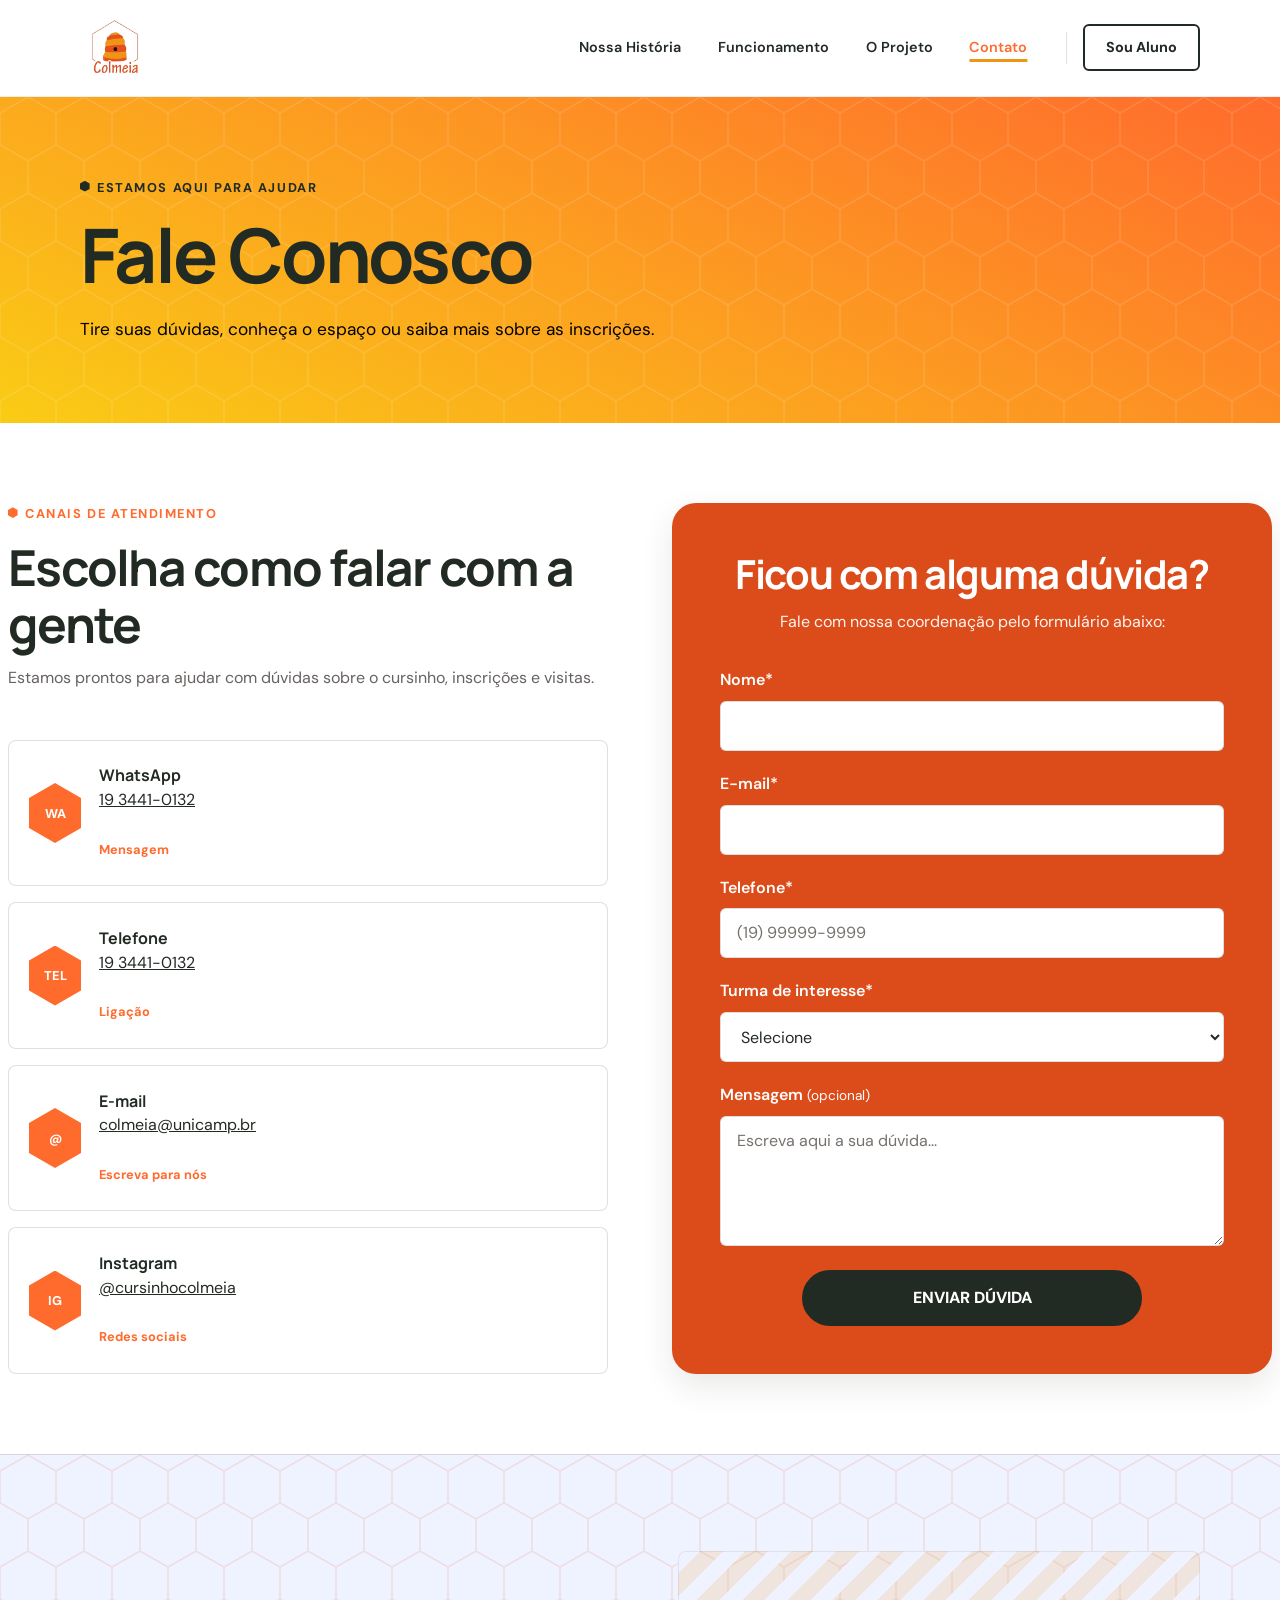
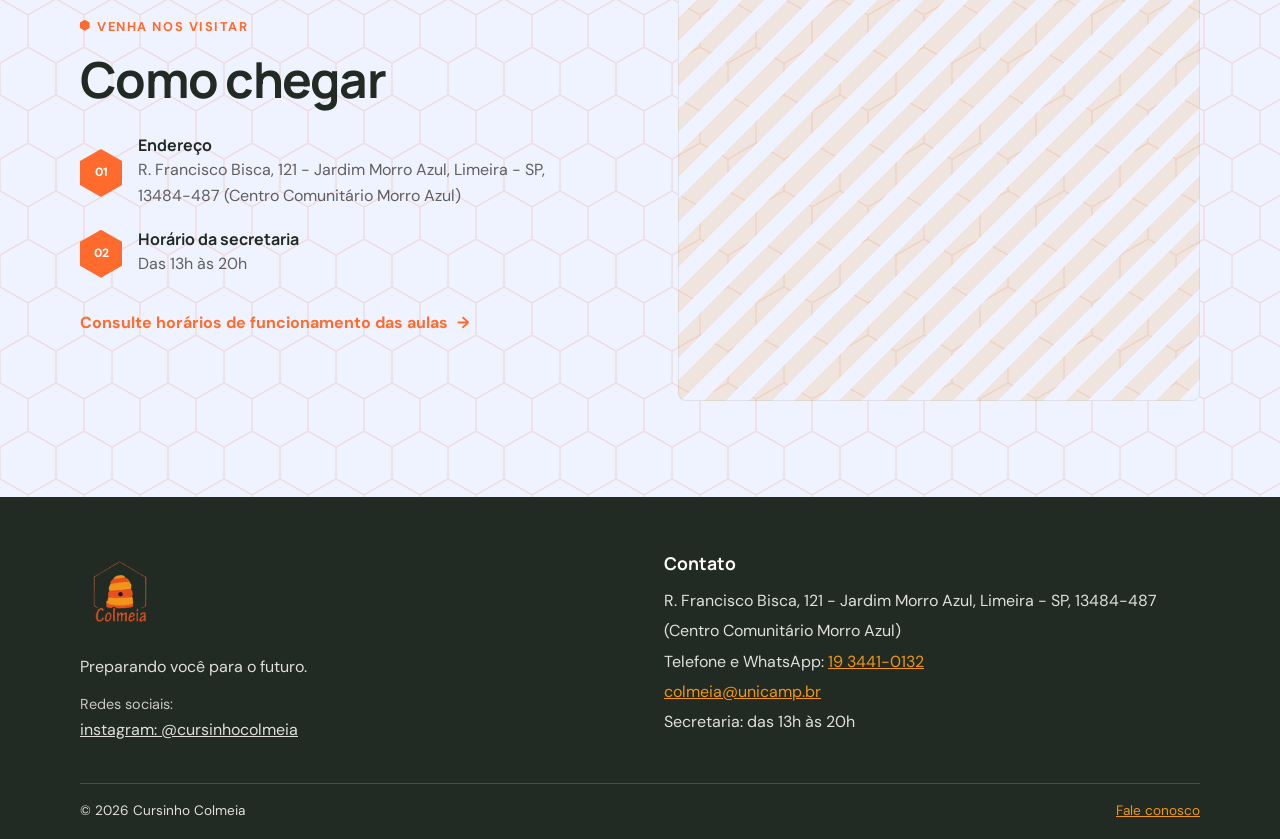
==== commit 8b049330: "Coloquei a Area do Aluno" ====
--- a/contato.html
+++ b/contato.html
@@ -15,16 +15,17 @@
     <a class="skip-link" href="#main">Pular para o conteúdo</a>
     <header class="site-header">
         <a class="brand" href="index.html" aria-label="Cursinho Colmeia — página inicial">
-            <img class="brand-logo" src="assets/logo-colmeia.png" alt="logo colmeia" width="52" height="52">
-            <span class="brand-name">Colmeia</span>
+            <img class="brand-logo" src="assets/logo-colmeia.png" alt="" width="82" height="82">
         </a>
         <button class="menu-toggle" type="button" aria-expanded="false" aria-controls="site-nav" aria-label="Abrir menu">
+            <span></span><span></span><span></span>
         </button>
         <nav class="site-nav" id="site-nav" aria-label="Navegação principal">
             <a href="historia.html">Nossa História</a>
             <a href="funcionamento.html">Funcionamento</a>
             <a href="projeto.html">O Projeto</a>
             <a href="contato.html" aria-current="page">Contato</a>
+            <a class="nav-button" href="https://cursinhoherbertdesouza.online/login" target="_blank" rel="noopener">Sou Aluno</a>
         </nav>
     </header>
     <main id="main">
--- a/styles.css
+++ b/styles.css
@@ -1083,4 +1083,58 @@
         grid-template-columns: 1fr;
         padding-block: 3rem;
     }
+}
+
+
+/* ---------- Botão "Sou Aluno" na navbar ---------- */
+.site-nav a.nav-button {
+    position: relative;
+    margin-left: 1.2rem;
+    padding: .6rem 1.3rem;
+    border: 2px solid var(--ink);
+    border-radius: 6px;
+    color: var(--ink);
+    font-weight: 700;
+    transition: background-color .2s, color .2s;
+}
+
+/* separador vertical antes do botão */
+.site-nav a.nav-button::before {
+    content: "";
+    position: absolute;
+    top: 50%;
+    left: -1.2rem;
+    width: 1px;
+    height: 32px;
+    background: var(--line);
+    transform: translateY(-50%);
+}
+
+.site-nav a.nav-button:hover {
+    color: var(--white);
+    background: var(--ink);
+}
+
+@media (max-width: 760px) {
+    .site-nav a.nav-button {
+        margin: .8rem 0 0;
+        text-align: center;
+        border: 2px solid var(--ink);
+    }
+    .site-nav a.nav-button::before {
+        display: none;
+    }
+}
+
+@media (prefers-reduced-motion: reduce) {
+    .site-nav a.nav-button {
+        transition: none;
+    }
+}
+
+/* Contato: um pouco mais largo em telas grandes */
+@media (min-width: 1200px) {
+    .contact-layout {
+        width: min(1280px, calc(100% - 1rem));
+    }
 }
